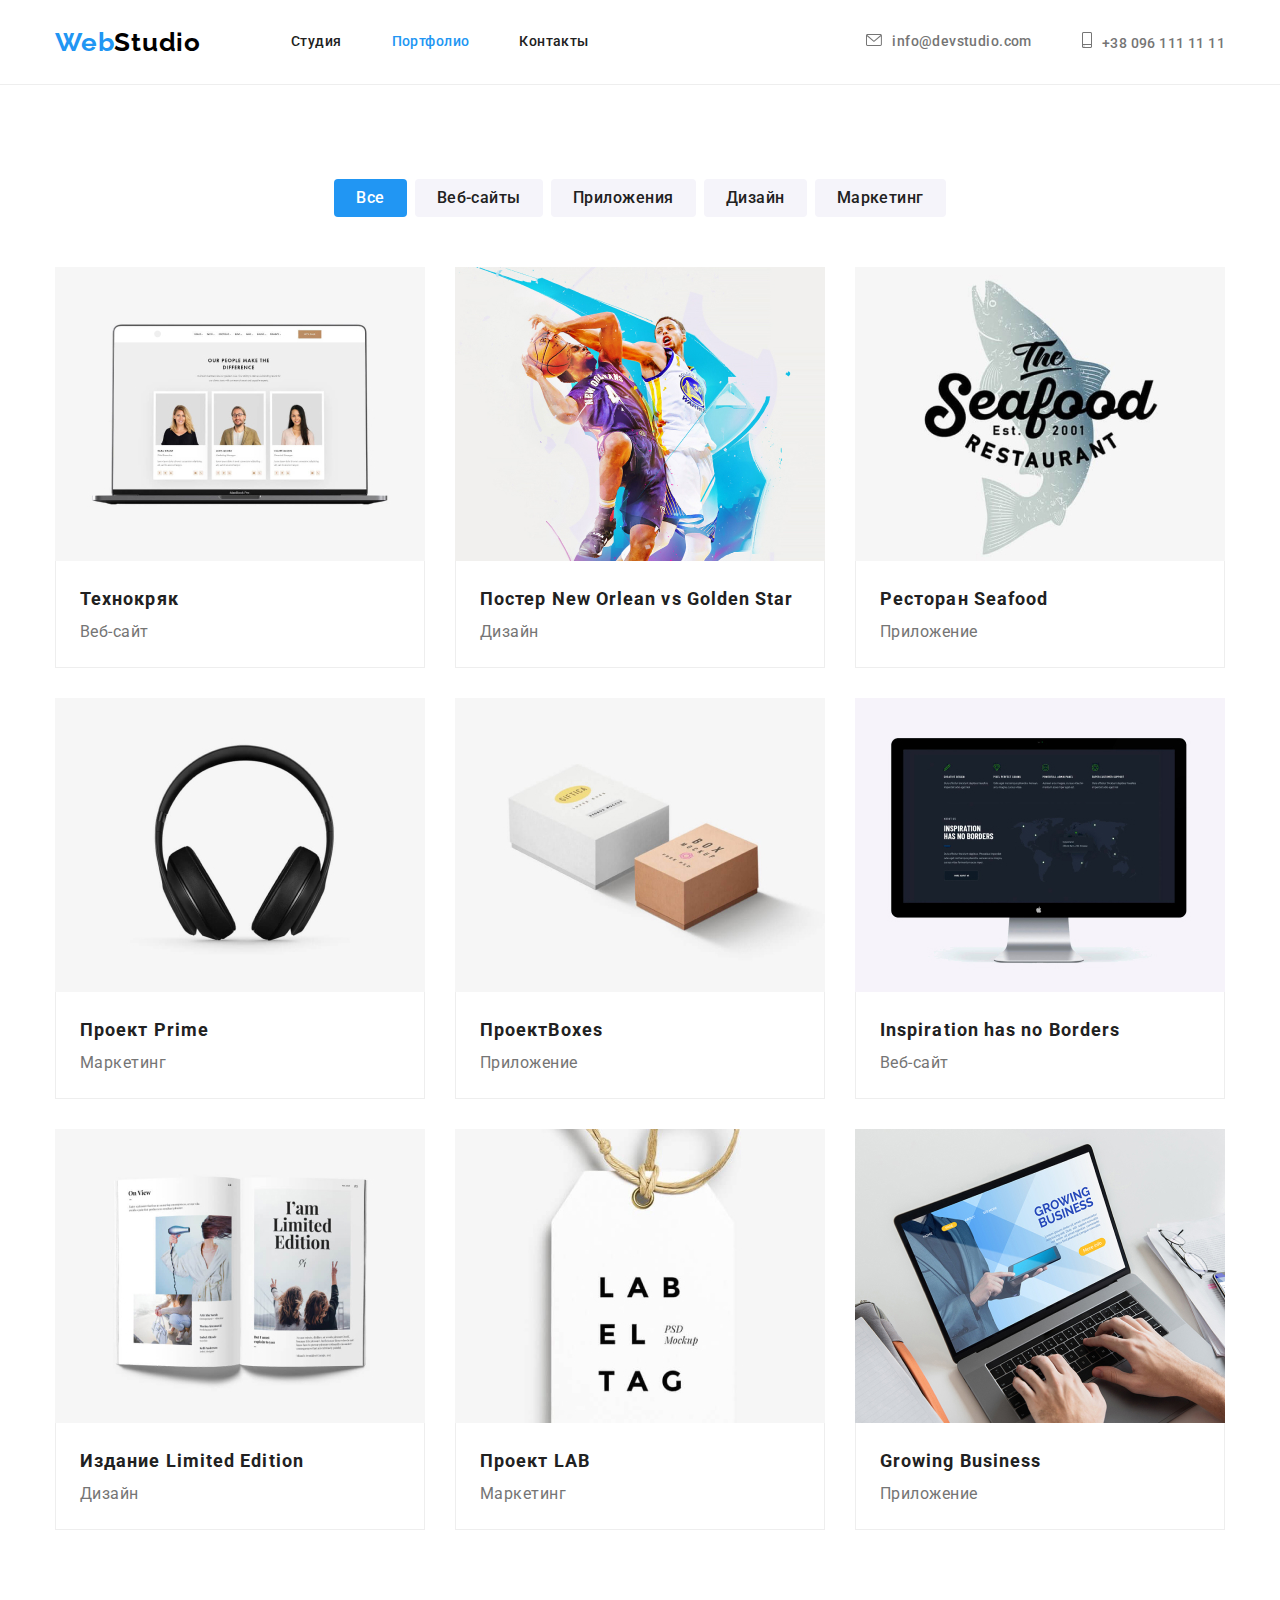
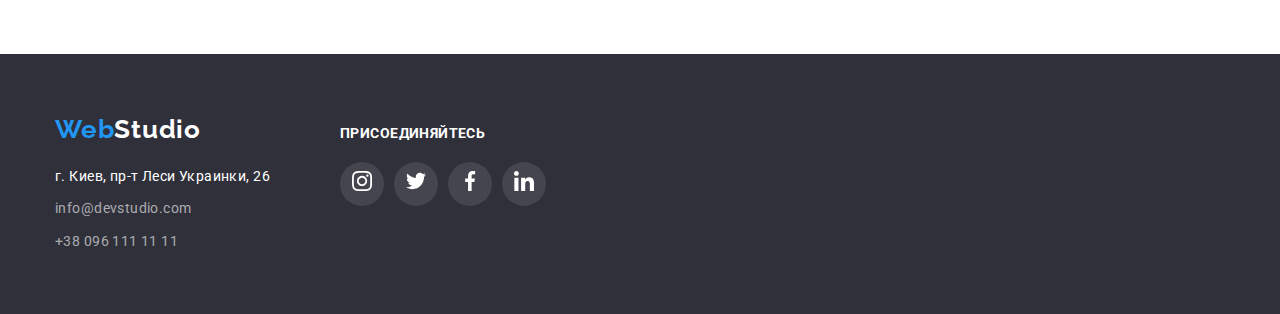
==== portfolio.html @ 2602ba6e "inex.update" ====
<!DOCTYPE html>
<html lang="ru">
  <head>
    <meta charset="UTF-8" />
    <meta http-equiv="X-UA-Compatible" content="IE=edge" />
    <meta name="viewport" content="width-device-width, initial-scale=1.0" />
    <title>Портфолио</title>
    <link rel="preconnect" href="https://fonts.googleapis.com" />
    <link rel="preconnect" href="https://fonts.gstatic.com" crossorigin />
    <link
      href="https://fonts.googleapis.com/css2?family=Raleway:wght@700&family=Roboto:wght@400;500;700;900&display=swap"
      rel="stylesheet"
    />
    <link
      rel="stylesheet"
      href="https://cdnjs.cloudflare.com/ajax/libs/modern-normalize/1.1.0/modern-normalize.min.css"
    />
    <link rel="stylesheet" href="./css/styles.css" />
  </head>
  <body>
    <header class="header">
      <div class="container main-nav">
        <nav class="header-nav">
          <a href="./index.html" lang="en" class="logo-web link"
            >Web<span class="logo-studio">Studio</span></a>
          <ul class="site-nav list">
            <li class="item"><a href="./index.html" class="link">Студия</a></li>
            <li class="item">
              <a href="./portfolio.html" class="link-current link">Портфолио</a>
            </li>
            <li class="item"><a href="" class="link">Контакты</a></li>
          </ul>
        </nav>
        <ul class="contact-header list">
                    </li>
                    <li class="item"><a href="mailto:info@devstudio.com" class="link mail"><svg class="contact-icon" width="16" height="12">
                        <use href="./images/icons.svg#icon-envelope"></use>
                     </svg>info@devstudio.com</a>
                    </li>
                    <li class="item">
                        <a href="tel:+380961111111" class="link tel"><svg class="contact-icon" width="10" height="16">
                        <use href="./images/icons.svg#icon-smartphone"></use>
                     </svg>+38 096 111 11 11</a>
                    </li>
                </ul>
      </div>
    </header>
    <main>
      <section class="portfolio">
        <div class="container">
          <h1 class="hidden">Портфолио</h1>
          <ul class="portfolio-filter list">
            <li class="item">
              <button type="button" class="port-btn pointer current-btn">Все</button>
            </li>
            <li class="item">
              <button type="button" class="port-btn pointer">Веб-сайты</button>
            </li>
            <li class="item">
              <button type="button" class="port-btn pointer">Приложения</button>
            </li>
            <li class="item">
              <button type="button" class="port-btn pointer">Дизайн</button>
            </li>
            <li class="item">
              <button type="button" class="port-btn pointer">Маркетинг</button>
            </li>
          </ul>
          <ul class="portfolio-list list">
            <li class="item pointer">
              <img src="images/img8.jpg" alt="Технокряк" width="370" />
              <div class="portfolio-card">
                <h2 class="portfolio-name">Технокряк</h2>
                <p class="portfolio-type">Веб-сайт</p>
              </div>
            </li>
            <li class="item pointer">
              <img
                src="images/img9.jpg"
                alt="Постер New Orlean vs Golden Star"
                width="370"
              />
              <div class="portfolio-card">
                <h2 class="portfolio-name">
                  Постер
                  <span lang="en" class="portfolio-name"
                    >New Orlean vs Golden Star</span>
                </h2>
                <p class="portfolio-type">Дизайн</p>
              </div>
            </li>
            <li class="item pointer">
              <img src="images/img10.jpg" alt="Ресторан Seafood" width="370" />
              <div class="portfolio-card">
                <h2 class="portfolio-name">
                  Ресторан <span lang="en" class="portfolio-name">Seafood</span>
                </h2>
                <p class="portfolio-type">Приложение</p>
              </div>
            </li>
            <li class="item pointer">
              <img src="images/img11.jpg" alt="Проект Prime" width="370" />
              <div class="portfolio-card">
                <h2 class="portfolio-name">Проект <span lang="en" class="portfolio-name">Prime</span></h2>
                <p class="portfolio-type">Маркетинг</p>
              </div>
            </li>
            <li class="item pointer">
              <img src="images/img12.jpg" alt="Проект Boxes" width="370" />
              <div class="portfolio-card">
                <h2 class="portfolio-name">Проект<span lang="en" class="portfolio-name">Boxes</span></h2>
                <p class="portfolio-type">Приложение</p>
              </div>
            </li>
            <li class="item pointer">
              <img
                src="images/img13.jpg"
                alt="Inspiration has no Borders"
                width="370"
              />
              <div class="portfolio-card">
                <h2 lang="en" class="portfolio-name">
                  Inspiration has no Borders
                </h2>
                <p class="portfolio-type">Веб-сайт</p>
              </div>
            </li>
            <li class="item pointer">
              <img
                src="images/img14.jpg"
                alt="Издание Limited Edition"
                width="370"
              />
              <div class="portfolio-card">
                <h2 class="portfolio-name">
                  Издание
                  <span lang="en" class="portfolio-name">Limited Edition</span>
                </h2>
                <p class="portfolio-type">Дизайн</p>
              </div>
            </li>
            <li class="item pointer">
              <img src="images/img15.jpg" alt="Проект LAB" width="370" />
              <div class="portfolio-card">
                <h2 class="portfolio-name">Проект <span lang="en" class="portfolio-name">LAB</span></h2>
                <p class="portfolio-type">Маркетинг</p>
              </div>
            </li>
            <li class="item pointer">
              <img src="images/img16.jpg" alt="Growing Business" width="370" />
              <div class="portfolio-card">
                <h2 class="portfolio-name">
                  <span lang="en" class="portfolio-name">Growing Business</span>
                </h2>
                <p class="portfolio-type">Приложение</p>
              </div>
            </li>
          </ul>
        </div>
      </section>
    </main>
    <footer class="footer">
        <div class="container footer-wrap">
            <div class="">
                <a href="./index.html" lang="en" class="logo-web-footer link">Web<span class="logo-studio-footer">Studio</span></a>
                <address class="address">
                    <ul class="address-list list">
                        <li class="address-location">г. Киев, пр-т Леси Украинки, 26</li>
                        <li class="address-location"><a href="mailto:info@devstudio.com" class="link">info@devstudio.com</a></li>
                        <li class="address-location"><a href="tel:+380961111111" class="link">+38 096 111 11 11</a></li>
                    </ul>
            </div>
            <div class="footer-soc">
                    <h2 class="footer-add">присоединяйтесь</h2>
                    <ul class="footer-soc-list list">
                        <li class="footer-soc-item">
                            <a href="">
                                <svg class="footer-soc-icon" width="20" height="20">
                                    <use href="./images/icons.svg#icon-instagram"></use>
                                </svg>
                            </a>
                        </li>
                        <li class="footer-soc-item">
                            <a href="">
                                <svg class="footer-soc-icon" width="20" height="20">
                                    <use href="./images/icons.svg#icon-twitter"></use>
                                </svg>
                            </a>
                        </li>
                        <li class="footer-soc-item">
                            <a href="">
                                <svg class="footer-soc-icon" width="20" height="20">
                                    <use href="./images/icons.svg#icon-facebook"></use>
                                </svg>
                            </a>
                        </li>
                        <li class="footer-soc-item">
                            <a href="">
                                <svg class="footer-soc-icon" width="20" height="20">
                                    <use href="./images/icons.svg#icon-linkedin"></use>
                                </svg>
                            </a>
                        </li>
                    </ul>
            </div>
        </address>
        </div>
    </footer>
  </body>
</html>
---- css/styles.css ----
:root {
  --main-text-color: #212121;
  --additional-text: #757575;
  --background-light: #f5f4fa;
  --background-dark: #2f303a;
  --accent-color: #2196f3;
  --contact-text: rgba(255, 255, 255, 0.6);
  --white: #ffffff;
  --black: #000000;
}

body {
  font-family: Roboto, sans-serif;
  color: var(--main-text-color);
  background-color: var(--white);
}

h1,
h2,
h3,
p,
ul {
  margin: 0;
}

img {
  display: block;
  max-width: 100%;
  height: auto;
}

.list {
  list-style: none;
  padding: 0;
  margin: 0;
}

.link {
  text-decoration: none;
}

.pointer {
  cursor: pointer;
}

.hidden {
  position: absolute;
  white-space: nowrap;
  width: 1px;
  height: 1px;
  overflow: hidden;
  border: 0;
  padding: 0;
  clip: rect(0 0 0 0);
  clip-path: inset(50%);
  margin: -1px;
}

.container {
  margin-left: auto;
  margin-right: auto;
  width: 100%;
  max-width: 1200px;
  padding-left: 15px;
  padding-right: 15px;
}
/* -----------HEADER------------- */
.header {
  border-bottom: 1px solid #eeeeee;
}

.main-nav,
.header-nav,
.site-nav,
.contact-header {
  display: flex;
  align-items: center;
}

.contact-header .link,
.address-list .link {
  color: var(--additional-text);
}

/* .mail {
  color: var(--additional-text); */
/* } */
.site-nav .link {
  color: var(--main-text-color);
  display: block;
  padding-top: 32px;
  padding-bottom: 32px;
}

.logo-web {
  font-family: 'Raleway', sans-serif;
  font-style: normal;
  font-weight: 700;
  font-size: 26px;
  line-height: 1.19;
  letter-spacing: 0.03em;
  color: var(--accent-color);
  padding-top: 24px;
  padding-bottom: 24px;
}
.logo-studio {
  font-family: 'Raleway', sans-serif;
  font-style: normal;
  font-weight: 700;
  font-size: 26px;
  line-height: 1.19;
  letter-spacing: 0.03em;
  color: var(--black);
  padding-top: 24px;
  padding-bottom: 24px;
}

.site-nav .link:hover,
.site-nav .link:focus,
.contact-header .link:hover,
.contact-header .link:focus {
  color: var(--accent-color);
}

.site-nav .link-current {
  color: var(--accent-color);
}

.site-nav {
  font-weight: 500;
  font-size: 14px;
  line-height: 1.14;
  letter-spacing: 0.03em;
  margin-left: 90px;
}

.site-nav .item + .item {
  margin-left: 50px;
}

.contact-icon {
  margin-right: 10px;
  fill: currentColor;
}
/* .site-nav .item:not(:last-child){
    margin-right: 50px; */
/* } */

.contact-header .item + .item {
  margin-left: 50px;
}

.contact-header {
  font-weight: 500;
  font-size: 14px;
  line-height: 1.14;
  letter-spacing: 0.03em;
  color: var(--additional-text);
  margin-left: auto;
}

.contact-header .link {
  display: block;
  padding-top: 32px;
  padding-bottom: 32px;
}

/* -------HERO------- */

.hero {
  background-image: url(../images/Overlay.png), url(../images/hero.jpg);
  background-repeat: no-repeat;
  background-position: center;
  text-align: center;
  padding-top: 200px;
  padding-bottom: 200px;
}

.hero-title {
  margin-bottom: 0;
  font-weight: 900;
  font-size: 44px;
  line-height: 1.36;
  letter-spacing: 0.06em;
  text-transform: uppercase;
  color: var(--white);
}

.hero-btn {
  font-family: inherit;
  font-weight: 700;
  font-size: 16px;
  line-height: 1.88;
  letter-spacing: 0.06em;

  color: var(--white);
  background: var(--accent-color);

  border: none;
  border-radius: 4px;
  padding: 10px 32px;
  margin-left: auto;
  margin-right: auto;
  margin-top: 30px;
}

/* ------Features------- */

.feature {
  padding-top: 94px;
  padding-bottom: 94px;
}

.feature-title {
  font-weight: 700;
  font-size: 14px;
  line-height: 1.71;
  letter-spacing: 0.03em;
  text-transform: uppercase;
  margin-bottom: 10px;
}
.feature-content {
  font-weight: 400;
  font-size: 14px;
  line-height: 24px;
  letter-spacing: 0.03em;
  color: var(--additional-text);
}

.feature-list {
  display: flex;
}

.feature-list .item + .item {
  margin-left: 30px;
}

.feature-list .item {
  flex-basis: calc((100% - 3 * 30px) / 4);
}

.feature-fill {
  width: 270px;
  height: 120px;
  border: 1px solid var(--background-light);
  border-radius: 4px;
  background-color: var(--background-light);
  margin-bottom: 30px;
}

.feature-icon {
  margin: 25px 100px;
}

/* ----What we do------ */
.we-do {
  padding-bottom: 94px;
}

.section-title {
  font-weight: 700;
  font-size: 36px;
  line-height: 1.16;
  text-align: center;
  letter-spacing: 0.03em;
  margin-bottom: 50px;
}
.job-list {
  display: flex;
}

.job-list .item + .item {
  margin-left: 30px;
}

/* ---Team------ */

.team {
  background-color: var(--background-light);
  padding-top: 94px;
  padding-bottom: 94px;
}

.team-title {
  font-weight: 700;
  font-size: 36px;
  line-height: 1.16;
  text-align: center;
  letter-spacing: 0.03em;
  margin-bottom: 50px;
}

.team-name {
  font-weight: 500;
  font-size: 16px;
  line-height: 1.18;
  text-align: center;
  letter-spacing: 0.03em;
  margin-bottom: 10px;
}

.team-profession {
  font-weight: 400;
  font-size: 16px;
  line-height: 1.16;
  text-align: center;
  letter-spacing: 0.03em;
  color: var(--additional-text);
}

.team-list {
  display: flex;
}

.team-list .item + .item {
  margin-left: 30px;
}

.team-list .item {
  background-color: var(--white);
  box-shadow: 0px 1px 3px rgba(0, 0, 0, 0.12),
   0px 1px 1px rgba(0, 0, 0, 0.14),
   0px 2px 1px rgba(0, 0, 0, 0.2);
  border-radius: 0 0 4px 4px;
}

.team-card {
  padding-top: 30px;
  padding-bottom: 30px;
}

.team-soc {
  display: flex;
  justify-content: center;
  gap: 10px;
  margin-top: 16px;
}
.team-soc-item {
  width: 44px;
  height: 44px;
  background-color: var(--white);
  border-radius: 22px;
  display: flex;
  align-items: center;
  justify-content: center;
}

.team-soc-item:hover,
.team-soc-item:focus {
  background-color: var(--accent-color);
}

.team-soc-item:hover .team-soc-icon {
  fill: var(--white);
}

.team-soc-icon {
  fill: #afb1b8;
}

/* -----Clients---- */

.clients {
  padding-top: 94px;
  padding-bottom: 94px;
}

.clients-list {
  display: flex;
}

.clients-list .item + .item {
  margin-left: 30px;
}

.clients-list > .item {
  width: 170px;
  height: 92px;
  border: 1px solid #afb1b8;
  border-radius: 4px;
  display: flex;
  align-items: center;
  justify-content: center;
}
.clients-title {
  font-weight: 700;
  font-size: 36px;
  line-height: 1.16;
  text-align: center;
  letter-spacing: 0.03em;
  margin-bottom: 50px;
}

.clients-icon {
  fill: #afb1b8;
}
.clients-list .item:hover,
.clients-icon:hover {
  fill: var(--accent-color);
  border-color: var(--accent-color);
}
/* --------Portfolio--------- */

.portfolio {
  padding-top: 94px;
  padding-bottom: 94px;
}
.portfolio-filter {
  display: flex;
  justify-content: center;
  margin-bottom: 50px;
}

.portfolio-filter .item {
  margin-right: 8px;
}

.portfolio-filter .item:last-child {
  margin-right: 0;
}

.portfolio-filter .current-btn {
  color: var(--white);
  background-color: var(--accent-color);
}
.port-btn {
  font-family: inherit;
  font-weight: 500;
  font-size: 16px;
  line-height: 1.62;
  letter-spacing: 0.03em;
  color: var(--main-text-color);
  background: var(--background-light);
  border: none;
  border-radius: 4px;

  padding: 6px 22px;
}

.port-btn:hover,
.port-btn:focus {
  color: var(--white);
  background-color: var(--accent-color);
  box-shadow: 0px 3px 1px rgba(0, 0, 0, 0.1),
              0px 1px 2px rgba(0, 0, 0, 0.08),
              0px 2px 2px rgba(0, 0, 0, 0.12);
}

.portfolio-list {
  display: flex;
  flex-wrap: wrap;
}

.portfolio-list .item {
  margin-right: 30px;
  margin-bottom: 30px;
}

.portfolio-list .item:hover,
.portfolio-list .item:focus {
  box-shadow:  0px 4px 4px rgba(0, 0, 0, 0.25);
}

.portfolio-list .item:nth-child(3n) {
  margin-right: 0;
}

.portfolio-name {
  font-weight: 700;
  font-size: 18px;
  line-height: 2;
  letter-spacing: 0.06em;
}

.portfolio-type {
  font-weight: 400;
  font-size: 16px;
  line-height: 1.87;
  letter-spacing: 0.03em;
  color: var(--additional-text);
}

.portfolio-card {
  padding-top: 20px;
  padding-bottom: 20px;
  padding-left: 24px;
  padding-right: 24px;
  border: 1px solid #eeeeee;
  border-top: none;
}

/* -----------FOOTER-------- */
.footer {
  padding: 60px 0;
  background-color: var(--background-dark);
}

.logo-studio-footer {
  font-family: 'Raleway', sans-serif;
  font-style: normal;
  font-weight: 700;
  font-size: 26px;
  line-height: 1.19;
  letter-spacing: 0.03em;
  color: var(--white);

  padding-bottom: 24px;
}

.logo-web-footer {
  font-family: 'Raleway', sans-serif;
  font-style: normal;
  font-weight: 700;
  font-size: 26px;
  line-height: 1.19;
  letter-spacing: 0.03em;
  color: var(--accent-color);

  padding-bottom: 24px;
}

.footer-wrap {
  display: flex;
  align-items: baseline;
  
}
.footer-soc {
  margin-left: 70px;
}
/* -----Address----- */

.address-list .link {
  font-weight: 400;
  font-size: 14px;
  line-height: 1.71;
  letter-spacing: 0.03em;
  color: var(--contact-text);
}
.address-list {
  margin-top: 20px;
}

.address-location:nth-child(3n) {
  margin-bottom: 0;
}

.address-list .link:hover,
.address-list .link:focus {
  color: var(--accent-color);
}

.address-location {
  font-weight: 400;
  font-size: 14px;
  line-height: 1.71;
  letter-spacing: 0.03em;
  color: var(--white);

  margin-bottom: 9px;
}

.address {
  font-style: normal;
}

.footer-soc-list {
  display: flex;
  gap: 10px;
}

.footer-soc-item {
  width: 44px;
  height: 44px;
  background-color: rgba(255, 255, 255, 0.1);
  border-radius: 22px;
  display: flex;
  align-items: center;
  justify-content: center;
}

.footer-soc-item:hover,
.footer-soc-item:focus {
  background-color: var(--accent-color);
}

.footer-soc-icon {
  fill: var(--white);
}
.footer-add {
  font-style: normal;
  font-weight: 700;
  font-size: 14px;
  line-height: 1.14;
  letter-spacing: 0.03em;
  text-transform: uppercase;
  color: var(--white);
  margin-bottom: 20px;
}
/* цвет основного текста #212121 */
/* дополнительного текста #757575 */
/* бэкграунд светлосерый #F5F4FA  */
/* бэкграунд темный #2F303A */
/* акцент #2196F3 */
/* текст в контактах футера rgba(255, 255, 255, 0.6) */
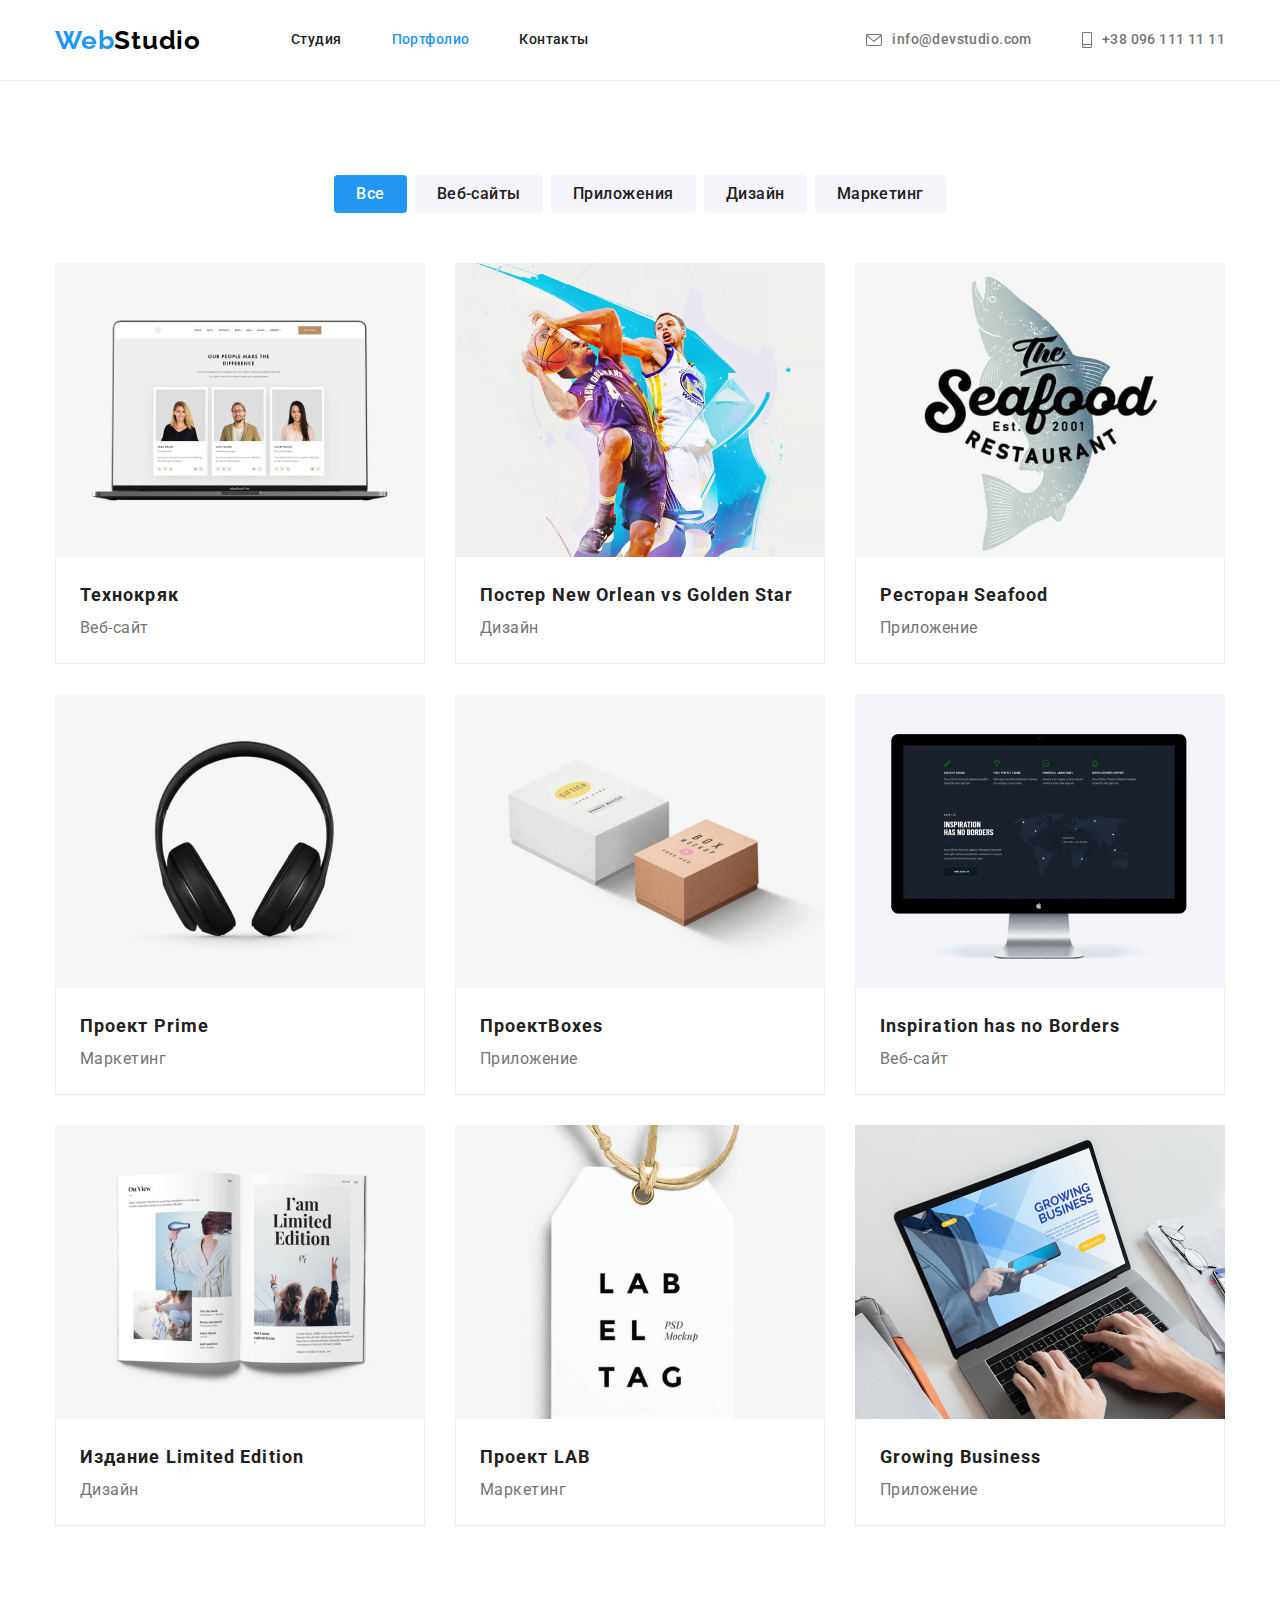
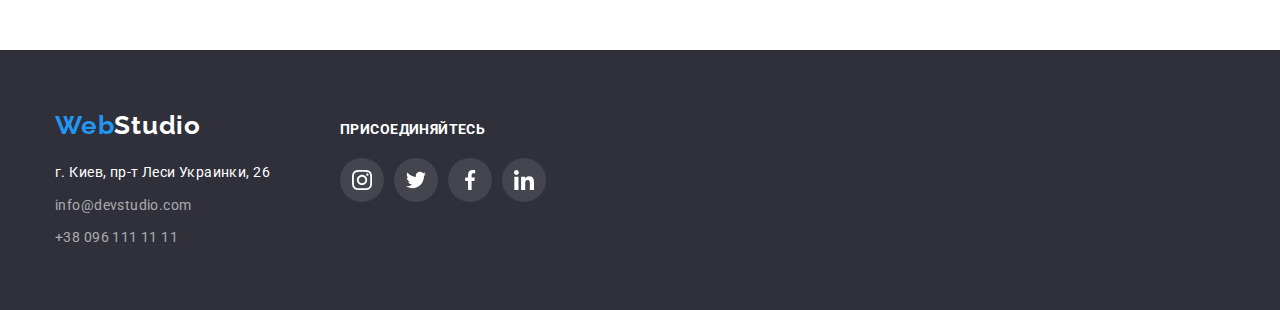
==== commit 26e012e6: "index update" ====
--- a/portfolio.html
+++ b/portfolio.html
@@ -32,7 +32,6 @@
           </ul>
         </nav>
         <ul class="contact-header list">
-                    </li>
                     <li class="item"><a href="mailto:info@devstudio.com" class="link mail"><svg class="contact-icon" width="16" height="12">
                         <use href="./images/icons.svg#icon-envelope"></use>
                      </svg>info@devstudio.com</a>
@@ -68,92 +67,109 @@
           </ul>
           <ul class="portfolio-list list">
             <li class="item pointer">
-              <img src="images/img8.jpg" alt="Технокряк" width="370" />
-              <div class="portfolio-card">
-                <h2 class="portfolio-name">Технокряк</h2>
-                <p class="portfolio-type">Веб-сайт</p>
-              </div>
-            </li>
-            <li class="item pointer">
-              <img
-                src="images/img9.jpg"
-                alt="Постер New Orlean vs Golden Star"
-                width="370"
-              />
-              <div class="portfolio-card">
-                <h2 class="portfolio-name">
-                  Постер
-                  <span lang="en" class="portfolio-name"
-                    >New Orlean vs Golden Star</span>
-                </h2>
-                <p class="portfolio-type">Дизайн</p>
-              </div>
-            </li>
-            <li class="item pointer">
-              <img src="images/img10.jpg" alt="Ресторан Seafood" width="370" />
-              <div class="portfolio-card">
-                <h2 class="portfolio-name">
-                  Ресторан <span lang="en" class="portfolio-name">Seafood</span>
-                </h2>
-                <p class="portfolio-type">Приложение</p>
-              </div>
-            </li>
-            <li class="item pointer">
-              <img src="images/img11.jpg" alt="Проект Prime" width="370" />
-              <div class="portfolio-card">
-                <h2 class="portfolio-name">Проект <span lang="en" class="portfolio-name">Prime</span></h2>
-                <p class="portfolio-type">Маркетинг</p>
-              </div>
-            </li>
-            <li class="item pointer">
-              <img src="images/img12.jpg" alt="Проект Boxes" width="370" />
-              <div class="portfolio-card">
-                <h2 class="portfolio-name">Проект<span lang="en" class="portfolio-name">Boxes</span></h2>
-                <p class="portfolio-type">Приложение</p>
-              </div>
-            </li>
-            <li class="item pointer">
-              <img
-                src="images/img13.jpg"
-                alt="Inspiration has no Borders"
-                width="370"
-              />
-              <div class="portfolio-card">
-                <h2 lang="en" class="portfolio-name">
-                  Inspiration has no Borders
-                </h2>
-                <p class="portfolio-type">Веб-сайт</p>
-              </div>
-            </li>
-            <li class="item pointer">
-              <img
-                src="images/img14.jpg"
-                alt="Издание Limited Edition"
-                width="370"
-              />
-              <div class="portfolio-card">
-                <h2 class="portfolio-name">
-                  Издание
-                  <span lang="en" class="portfolio-name">Limited Edition</span>
-                </h2>
-                <p class="portfolio-type">Дизайн</p>
-              </div>
-            </li>
-            <li class="item pointer">
-              <img src="images/img15.jpg" alt="Проект LAB" width="370" />
-              <div class="portfolio-card">
-                <h2 class="portfolio-name">Проект <span lang="en" class="portfolio-name">LAB</span></h2>
-                <p class="portfolio-type">Маркетинг</p>
-              </div>
-            </li>
-            <li class="item pointer">
-              <img src="images/img16.jpg" alt="Growing Business" width="370" />
-              <div class="portfolio-card">
-                <h2 class="portfolio-name">
-                  <span lang="en" class="portfolio-name">Growing Business</span>
-                </h2>
-                <p class="portfolio-type">Приложение</p>
-              </div>
+              <a href="" class="portfolio-link link">
+                <img src="images/img8.jpg" alt="Технокряк" width="370" />
+                <div class="portfolio-card">
+                  <h2 class="portfolio-name">Технокряк</h2>
+                  <p class="portfolio-type">Веб-сайт</p>
+                </div>
+              </a>
+            </li>
+            <li class="item pointer">
+              <a href="" class="portfolio-link link">
+                <img
+                  src="images/img9.jpg"
+                  alt="Постер New Orlean vs Golden Star"
+                  width="370"/>
+                <div class="portfolio-card">
+                  <h2 class="portfolio-name">
+                    Постер
+                    <span lang="en" class="portfolio-name"
+                      >New Orlean vs Golden Star</span>
+                  </h2>
+                  <p class="portfolio-type">Дизайн</p>
+                </div>
+              </a>
+            </li>
+            <li class="item pointer">
+              <a href="" class="portfolio-link link">
+                <img src="images/img10.jpg" alt="Ресторан Seafood" width="370" />
+                <div class="portfolio-card">
+                  <h2 class="portfolio-name">
+                    Ресторан <span lang="en" class="portfolio-name">Seafood</span>
+                  </h2>
+                  <p class="portfolio-type">Приложение</p>
+                </div>
+              </a>
+            </li>
+            <li class="item pointer">
+              <a href="" class="portfolio-link link">
+                <img src="images/img11.jpg" alt="Проект Prime" width="370" />
+                <div class="portfolio-card">
+                  <h2 class="portfolio-name">Проект <span lang="en" class="portfolio-name">Prime</span></h2>
+                  <p class="portfolio-type">Маркетинг</p>
+                </div>
+              </a>
+            </li>
+            <li class="item pointer">
+              <a href="" class="portfolio-link link">
+                <img src="images/img12.jpg" alt="Проект Boxes" width="370" />
+                <div class="portfolio-card">
+                  <h2 class="portfolio-name">Проект<span lang="en" class="portfolio-name">Boxes</span></h2>
+                  <p class="portfolio-type">Приложение</p>
+                </div>
+              </a>
+            </li>
+            <li class="item pointer">
+              <a href="" class="portfolio-link link" >
+                <img
+                  src="images/img13.jpg"
+                  alt="Inspiration has no Borders"
+                  width="370"
+                />
+                <div class="portfolio-card">
+                  <h2 lang="en" class="portfolio-name">
+                    Inspiration has no Borders
+                  </h2>
+                  <p class="portfolio-type">Веб-сайт</p>
+                </div>
+              </a>
+            </li>
+            <li class="item pointer">
+              <a href="" class="portfolio-link link">
+                <img
+                  src="images/img14.jpg"
+                  alt="Издание Limited Edition"
+                  width="370"
+                />
+                <div class="portfolio-card">
+                  <h2 class="portfolio-name">
+                    Издание
+                    <span lang="en" class="portfolio-name">Limited Edition</span>
+                  </h2>
+                  <p class="portfolio-type">Дизайн</p>
+                </div>
+              </a>
+            </li>
+            <li class="item pointer">
+              <a href="" class="portfolio-link link">
+                <img src="images/img15.jpg" alt="Проект LAB" width="370" />
+                <div class="portfolio-card">
+                  <h2 class="portfolio-name">Проект <span lang="en" class="portfolio-name">LAB</span></h2>
+                  <p class="portfolio-type">Маркетинг</p>
+                </div>
+              </a>
+            </li>
+            <li class="item pointer">
+              <a href="" class="portfolio-link link">
+                <img src="images/img16.jpg" alt="Growing Business" width="370" />
+                <div class="portfolio-card">
+                  <h2 class="portfolio-name">
+                    <span lang="en" class="portfolio-name">Growing Business</span>
+                  </h2>
+                  <p class="portfolio-type">Приложение</p>
+                </div>
+              </a>
             </li>
           </ul>
         </div>
@@ -169,33 +185,34 @@
                         <li class="address-location"><a href="mailto:info@devstudio.com" class="link">info@devstudio.com</a></li>
                         <li class="address-location"><a href="tel:+380961111111" class="link">+38 096 111 11 11</a></li>
                     </ul>
+                </address>    
             </div>
             <div class="footer-soc">
-                    <h2 class="footer-add">присоединяйтесь</h2>
+                    <p class="footer-add">присоединяйтесь</p>
                     <ul class="footer-soc-list list">
                         <li class="footer-soc-item">
-                            <a href="">
+                            <a href="" class="footer-soc-link">
                                 <svg class="footer-soc-icon" width="20" height="20">
                                     <use href="./images/icons.svg#icon-instagram"></use>
                                 </svg>
                             </a>
                         </li>
                         <li class="footer-soc-item">
-                            <a href="">
+                            <a href="" class="footer-soc-link">
                                 <svg class="footer-soc-icon" width="20" height="20">
                                     <use href="./images/icons.svg#icon-twitter"></use>
                                 </svg>
                             </a>
                         </li>
                         <li class="footer-soc-item">
-                            <a href="">
+                            <a href="" class="footer-soc-link">
                                 <svg class="footer-soc-icon" width="20" height="20">
                                     <use href="./images/icons.svg#icon-facebook"></use>
                                 </svg>
                             </a>
                         </li>
                         <li class="footer-soc-item">
-                            <a href="">
+                            <a href="" class="footer-soc-link">
                                 <svg class="footer-soc-icon" width="20" height="20">
                                     <use href="./images/icons.svg#icon-linkedin"></use>
                                 </svg>
@@ -203,7 +220,6 @@
                         </li>
                     </ul>
             </div>
-        </address>
         </div>
     </footer>
   </body>
--- a/css/styles.css
+++ b/css/styles.css
@@ -160,7 +160,8 @@
 }
 
 .contact-header .link {
-  display: block;
+  display: flex;
+  align-items: center;
   padding-top: 32px;
   padding-bottom: 32px;
 }
@@ -168,6 +169,8 @@
 /* -------HERO------- */
 
 .hero {
+  width: 1600px;
+  margin: 0 auto;
   background-image: url(../images/Overlay.png), url(../images/hero.jpg);
   background-repeat: no-repeat;
   background-position: center;
@@ -229,6 +232,7 @@
 
 .feature-list {
   display: flex;
+  justify-content: center;
 }
 
 .feature-list .item + .item {
@@ -240,18 +244,16 @@
 }
 
 .feature-fill {
+  display: flex;
+  justify-content: center;
+  align-items: center;
   width: 270px;
   height: 120px;
-  border: 1px solid var(--background-light);
   border-radius: 4px;
   background-color: var(--background-light);
   margin-bottom: 30px;
 }
-
-.feature-icon {
-  margin: 25px 100px;
-}
-
+ 
 /* ----What we do------ */
 .we-do {
   padding-bottom: 94px;
@@ -306,6 +308,7 @@
   text-align: center;
   letter-spacing: 0.03em;
   color: var(--additional-text);
+  margin-bottom: 16px;
 }
 
 .team-list {
@@ -335,28 +338,24 @@
   gap: 10px;
   margin-top: 16px;
 }
-.team-soc-item {
+
+.team-soc-link:hover,
+.team-soc-link:focus {
+  fill: var(--white);
+  background-color: var(--accent-color);
+}
+
+.team-soc-link {
+  display: flex;
+  fill: #afb1b8;
   width: 44px;
   height: 44px;
   background-color: var(--white);
   border-radius: 22px;
-  display: flex;
   align-items: center;
   justify-content: center;
 }
 
-.team-soc-item:hover,
-.team-soc-item:focus {
-  background-color: var(--accent-color);
-}
-
-.team-soc-item:hover .team-soc-icon {
-  fill: var(--white);
-}
-
-.team-soc-icon {
-  fill: #afb1b8;
-}
 
 /* -----Clients---- */
 
@@ -373,7 +372,16 @@
   margin-left: 30px;
 }
 
-.clients-list > .item {
+.clients-title {
+  font-weight: 700;
+  font-size: 36px;
+  line-height: 1.16;
+  text-align: center;
+  letter-spacing: 0.03em;
+  margin-bottom: 50px;
+}
+
+.clients-icon-link {
   width: 170px;
   height: 92px;
   border: 1px solid #afb1b8;
@@ -381,23 +389,17 @@
   display: flex;
   align-items: center;
   justify-content: center;
-}
-.clients-title {
-  font-weight: 700;
-  font-size: 36px;
-  line-height: 1.16;
-  text-align: center;
-  letter-spacing: 0.03em;
-  margin-bottom: 50px;
+  color: #afb1b8;
+}
+
+.clients-icon-link:hover,
+.clients-icon-link:focus {
+  color: var(--accent-color);
+  border-color: var(--accent-color);
 }
 
 .clients-icon {
-  fill: #afb1b8;
-}
-.clients-list .item:hover,
-.clients-icon:hover {
-  fill: var(--accent-color);
-  border-color: var(--accent-color);
+  fill:currentColor;
 }
 /* --------Portfolio--------- */
 
@@ -470,6 +472,7 @@
   font-size: 18px;
   line-height: 2;
   letter-spacing: 0.06em;
+  color: var(--main-text-color);
 }
 
 .portfolio-type {
@@ -503,8 +506,6 @@
   line-height: 1.19;
   letter-spacing: 0.03em;
   color: var(--white);
-
-  padding-bottom: 24px;
 }
 
 .logo-web-footer {
@@ -515,14 +516,11 @@
   line-height: 1.19;
   letter-spacing: 0.03em;
   color: var(--accent-color);
-
-  padding-bottom: 24px;
 }
 
 .footer-wrap {
   display: flex;
   align-items: baseline;
-  
 }
 .footer-soc {
   margin-left: 70px;
@@ -568,7 +566,7 @@
   gap: 10px;
 }
 
-.footer-soc-item {
+.footer-soc-link {
   width: 44px;
   height: 44px;
   background-color: rgba(255, 255, 255, 0.1);
@@ -578,8 +576,8 @@
   justify-content: center;
 }
 
-.footer-soc-item:hover,
-.footer-soc-item:focus {
+.footer-soc-link:hover,
+.footer-soc-link:focus {
   background-color: var(--accent-color);
 }
 
